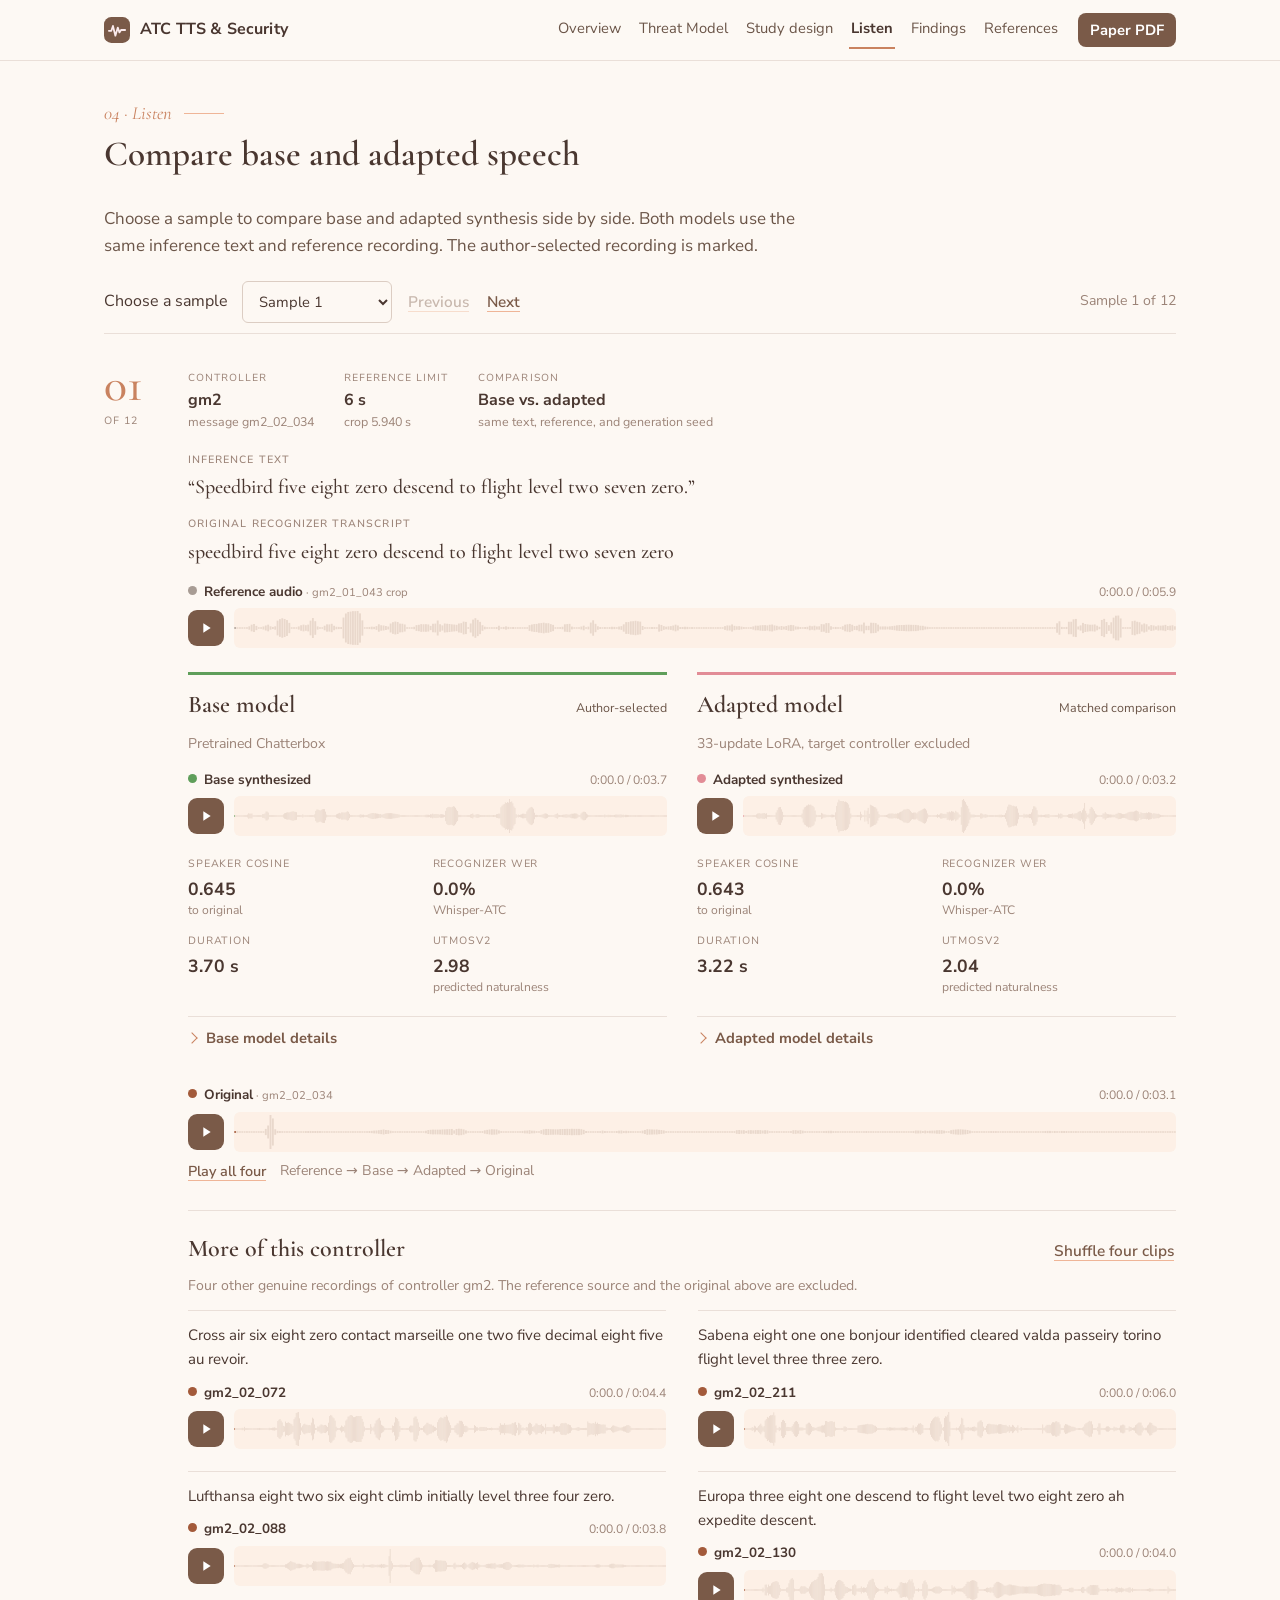
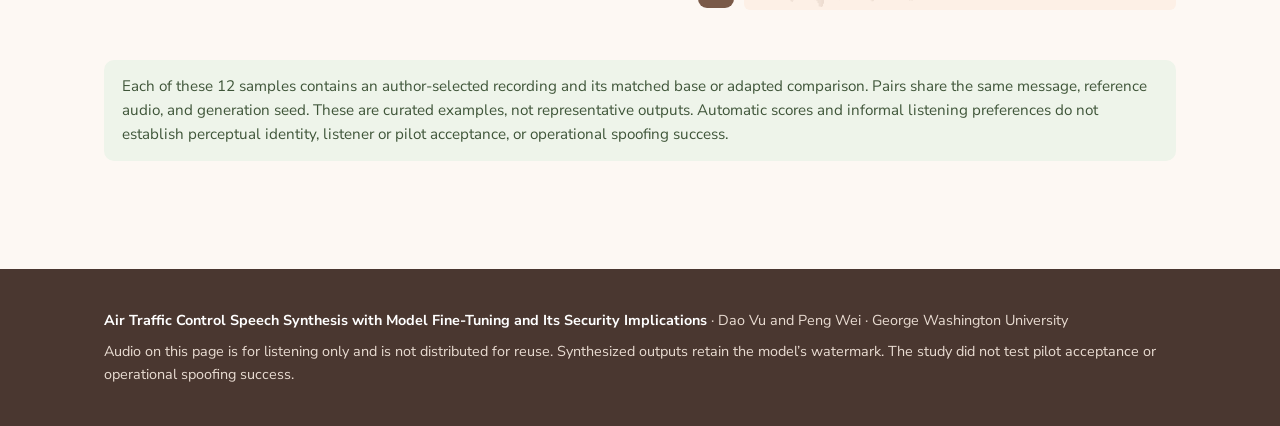
==== listen.html @ db79a8a5 "" ====
<!doctype html>
<html lang="en">
  <head>
    <meta charset="utf-8" />
    <meta name="viewport" content="width=device-width, initial-scale=1" />
    <title>Listen | ATC Speech Synthesis and Security</title>
    <meta
      name="description"
      content="Audio and results for Air Traffic Control Speech Synthesis with Model Fine-Tuning and Its Security Implications, by Dao Vu and Peng Wei."
    />
    <link rel="preconnect" href="https://fonts.googleapis.com" />
    <link rel="preconnect" href="https://fonts.gstatic.com" crossorigin />
    <link
      href="https://fonts.googleapis.com/css2?family=Cormorant+Garamond:ital,wght@0,500;0,600;1,500&family=Nunito+Sans:ital,opsz,wght@0,6..12,400;0,6..12,600;0,6..12,700;1,6..12,400&display=swap"
      rel="stylesheet"
    />
    <link rel="stylesheet" href="assets/site.css" />
    <link
      rel="icon"
      href="data:image/svg+xml,%3Csvg xmlns='http://www.w3.org/2000/svg' viewBox='0 0 32 32'%3E%3Crect width='32' height='32' rx='7' fill='%237a5a48'/%3E%3Cpath d='M6 17h3l2-6 3 12 3-10 2 6 2-3h5' fill='none' stroke='%23fbeaec' stroke-width='2.2' stroke-linecap='round' stroke-linejoin='round'/%3E%3C/svg%3E"
    />
  </head>
  <body>
    <a class="skip-link" href="#top">Skip to content</a>

    <header class="topbar">
      <div class="wrap">
        <a class="brand" href="index.html" aria-label="Home">
          <svg viewBox="0 0 32 32" aria-hidden="true">
            <rect width="32" height="32" rx="9" fill="#7a5a48" />
            <path
              d="M6 17h3l2-6 3 12 3-10 2 6 2-3h5"
              fill="none"
              stroke="#fbeaec"
              stroke-width="2.2"
              stroke-linecap="round"
              stroke-linejoin="round"
            />
          </svg>
          <span>ATC TTS &amp; Security </span>
        </a>
        <nav class="nav" aria-label="Sections">
          <a href="index.html">Overview</a>
          <a href="threat.html">Threat Model</a>
          <a href="design.html">Study design</a>
          <a href="listen.html" class="active" aria-current="page">Listen</a>
          <a href="findings.html">Findings</a>

          <a href="references.html">References</a>
          <button class="pdf" type="button" data-paper-status aria-haspopup="dialog">
            Paper PDF
          </button>
        </nav>
      </div>
    </header>

    <main id="top" tabindex="-1">
      <section class="block" id="listen">
        <div class="wrap">
          <div class="section-head">
            <span class="kicker">04 · Listen</span>
            <h1>Compare base and adapted speech</h1>
            <p class="intro">
              Choose a sample to compare base and adapted synthesis side by side. Both models use
              the same inference text and reference recording. The author-selected recording is
              marked.
            </p>
          </div>
          <div class="listen-tools">
            <label for="sample-select">Choose a sample</label>
            <select class="select" id="sample-select" aria-label="Choose a sample"></select>
            <button class="btn btn-outline" id="sample-previous" type="button">Previous</button>
            <button class="btn btn-outline" id="sample-next" type="button">Next</button>
            <span class="spacer"></span>
            <span id="listen-count" role="status"></span>
          </div>
          <p id="listen-status" role="status"></p>
          <div class="strip-list" id="strip-list" aria-live="polite"></div>

          <div class="note info selection-note" id="listen-note"></div>
        </div>
      </section>
    </main>

    <footer>
      <div class="wrap">
        <div>
          <strong style="color: #fff"
            >Air Traffic Control Speech Synthesis with Model Fine-Tuning and Its Security
            Implications</strong
          >
          · Dao Vu and Peng Wei · George Washington University
        </div>
        <div>
          Audio on this page is for listening only and is not distributed for reuse. Synthesized
          outputs retain the model’s watermark. The study did not test pilot acceptance or
          operational spoofing success.
        </div>
      </div>
    </footer>

    <script src="data/site-data.js"></script>
    <script src="examples/index.js"></script>
    <script src="assets/site.js"></script>
  </body>
</html>
---- assets/site.css ----
:root {
  color-scheme: light;
  --paper: #fdf8f3;
  --surface: #fffdfa;
  --surface-2: #f7efe8;
  --peach-100: #fdf0e6;
  --peach-200: #fbe1d0;
  --peach-300: #f6cbb3;
  --peach-400: #efb597;
  --peach-deep: #c9825f;
  --ink: #4a3730;
  --ink-2: #6b5548;
  --muted: #9c8478;
  --line: #eadfd8;
  --line-2: #dccdc3;
  --brown: #7a5a48;
  --brown-900: #4a3730;
  --pink-deep: #c96f88;
  --leaf: #5f9e5a;
  --leaf-deep: #4a7f47;
  --leaf-soft: #e6f0e2;
  --clay: #a35a3a;
  --sage: #7fb27a;
  --genuine: #a35a3a;
  --base: #5f9e5a;
  --adapted: #e28c96;
  --reference: #a89c94;
  --warn-bg: #fdf0e6;
  --info-bg: #eef4ea;
  --good: #4a7f47;
  --danger: #a8402c;
  --font: "Nunito Sans", system-ui, -apple-system, "Segoe UI", Roboto, Helvetica, Arial, sans-serif;
  --display: "Cormorant Garamond", "Iowan Old Style", "Palatino Linotype", Georgia, serif;
  --maxw: 1120px;
}
* {
  box-sizing: border-box;
}
html {
  scroll-behavior: smooth;
  scroll-padding-top: 76px;
}
@media (prefers-reduced-motion: reduce) {
  html {
    scroll-behavior: auto;
  }
  *,
  *::before,
  *::after {
    transition: none !important;
    animation: none !important;
  }
}
body {
  margin: 0;
  background: var(--paper);
  color: var(--ink);
  font-family: var(--font);
  font-size: 16px;
  line-height: 1.6;
  -webkit-font-smoothing: antialiased;
}
a {
  color: var(--brown);
  text-decoration-thickness: 1px;
  text-underline-offset: 3px;
  text-decoration-color: var(--peach-400);
}
a:hover {
  color: var(--peach-deep);
}
h1,
h2,
h3,
h4 {
  line-height: 1.15;
  margin: 0 0 0.5em;
  font-weight: 600;
  letter-spacing: 0;
  text-wrap: balance;
  color: var(--brown-900);
}
h1,
h2,
h3 {
  font-family: var(--display);
  font-weight: 600;
}
h2 {
  font-size: 2.2rem;
}
h3 {
  font-size: 1.5rem;
}
h4 {
  font-size: 1rem;
  font-weight: 700;
}
p {
  margin: 0 0 1em;
}
code,
.mono {
  font-family: var(--font);
  font-size: 0.9em;
}
.wrap {
  max-width: var(--maxw);
  margin: 0 auto;
  padding: 0 24px;
}
.skip-link {
  position: absolute;
  left: 8px;
  top: -48px;
  background: var(--brown);
  color: #fff;
  padding: 8px 14px;
  border-radius: 8px;
  z-index: 100;
}
.skip-link:focus {
  top: 8px;
}

.topbar {
  position: sticky;
  top: 0;
  z-index: 50;
  background: rgba(253, 249, 244, 0.9);
  backdrop-filter: saturate(120%) blur(10px);
  color: var(--ink);
  border-bottom: 1px solid var(--line);
}
.topbar .wrap {
  display: flex;
  align-items: center;
  gap: 18px;
  height: 60px;
}
.brand {
  display: flex;
  align-items: center;
  gap: 10px;
  color: var(--brown-900);
  text-decoration: none;
  font-weight: 700;
  letter-spacing: 0.01em;
  white-space: nowrap;
}
.brand svg {
  width: 26px;
  height: 26px;
}
.brand small {
  font-weight: 400;
  color: var(--muted);
  font-family: var(--display);
  font-style: italic;
  font-size: 1rem;
}
.nav {
  display: flex;
  gap: 14px;
  margin-left: auto;
  overflow-x: auto;
  scrollbar-width: none;
  align-items: center;
}
.nav::-webkit-scrollbar {
  display: none;
}
.nav a,
.nav .pdf {
  color: var(--ink-2);
  text-decoration: none;
  font-size: 0.92rem;
  padding: 6px 2px;
  white-space: nowrap;
  border-bottom: 2px solid transparent;
}
.nav a:hover {
  color: var(--brown-900);
  border-bottom-color: var(--peach-300);
}
.nav a.active {
  color: var(--brown-900);
  border-bottom-color: var(--peach-deep);
  font-weight: 700;
}
.nav .pdf {
  background: var(--brown);
  color: #fff;
  font-weight: 700;
  border-radius: 8px;
  padding: 7px 12px;
  border-bottom: 0;
  margin-left: 4px;
}
.nav .pdf:hover {
  background: var(--brown-900);
  color: #fff;
}
@media (max-width: 760px) {
  .topbar .wrap {
    flex-wrap: wrap;
    height: auto;
    padding: 8px 12px 6px;
    gap: 4px 12px;
  }
  .nav {
    margin-left: 0;
    width: 100%;
    gap: 10px;
    -webkit-overflow-scrolling: touch;
    mask-image: linear-gradient(90deg, #000 88%, transparent);
  }
  .nav a,
  .nav .pdf {
    font-size: 0.88rem;
  }
  .brand {
    font-size: 0.95rem;
  }
}

.hero {
  position: relative;
  background: linear-gradient(170deg, #fdf8f3 0%, #fbeae6 45%, #fadfcf 100%);
  color: var(--ink);
  overflow: hidden;
}
.hero::before {
  content: "";
  position: absolute;
  width: 640px;
  height: 640px;
  right: -180px;
  top: -260px;
  border-radius: 50%;
  background: radial-gradient(closest-side, rgba(246, 203, 179, 0.55), rgba(246, 203, 179, 0));
  pointer-events: none;
}
.hero::after {
  content: "";
  position: absolute;
  width: 520px;
  height: 520px;
  left: -200px;
  bottom: -260px;
  border-radius: 50%;
  background: radial-gradient(closest-side, rgba(251, 225, 208, 0.7), rgba(251, 225, 208, 0));
  pointer-events: none;
}
.hero .wrap {
  position: relative;
  padding: 58px 24px 48px;
  text-align: center;
  display: flex;
  flex-direction: column;
  align-items: center;
}
.eyebrow {
  display: inline-flex;
  flex-wrap: wrap;
  justify-content: center;
  gap: 6px 10px;
  align-items: center;
  font-family: var(--display);
  font-style: italic;
  font-size: 1.1rem;
  color: var(--brown);
  margin-bottom: 22px;
}
.eyebrow .dot {
  width: 7px;
  height: 7px;
  border-radius: 50%;
  background: var(--peach-deep);
  box-shadow: 0 0 0 5px rgba(201, 130, 95, 0.16);
}
.hero h1 {
  font-size: clamp(2.1rem, 4.2vw, 3.4rem);
  max-width: 1000px;
  font-weight: 600;
  margin: 8px auto 28px;
  line-height: 1.13;
  color: var(--brown-900);
}
.hero .authors {
  font-size: 1.15rem;
  color: var(--brown-900);
  margin-bottom: 14px;
  font-weight: 700;
}
.hero h1 span {
  display: block;
}
.author-affiliation {
  display: grid;
  gap: 4px;
  margin-bottom: 28px;
  font-size: 0.98rem;
  color: var(--ink-2);
}
.author-affiliation p {
  margin: 0;
}
.author-affiliation .organization {
  font-weight: 600;
}
.author-affiliation .emails {
  margin-top: 10px;
  font-size: 0.92rem;
}
.author-affiliation a {
  white-space: nowrap;
}
.hero .lede {
  max-width: 66ch;
  color: var(--ink-2);
  text-align: left;
  line-height: 1.75;
  font-size: 1.06rem;
  margin: 0 auto 28px;
}

.btn {
  display: inline-flex;
  align-items: center;
  gap: 8px;
  padding: 12px 20px;
  border-radius: 8px;
  font-weight: 700;
  text-decoration: none;
  border: 1px solid transparent;
  cursor: pointer;
  font-family: inherit;
  font-size: 0.96rem;
  line-height: 1;
}
.btn svg {
  width: 18px;
  height: 18px;
}
.btn-primary {
  background: var(--brown);
  color: #fff;
}
.btn-primary:hover {
  background: var(--brown-900);
  color: #fff;
}
.btn-ghost {
  background: transparent;
  color: var(--brown);
  border-color: var(--brown);
}
.btn-ghost:hover {
  background: var(--peach-200);
  color: var(--brown-900);
}
.btn-light {
  background: var(--brown);
  color: #fff;
}
.btn-light:hover {
  background: var(--brown-900);
  color: #fff;
}
.btn-outline {
  background: none;
  color: var(--brown);
  border: 0;
  padding: 6px 2px;
  border-radius: 0;
  text-decoration: underline;
  text-decoration-color: var(--peach-400);
  text-underline-offset: 4px;
  font-weight: 600;
}
.btn-outline:hover {
  color: var(--peach-deep);
}
.stats {
  display: grid;
  grid-template-columns: repeat(auto-fit, minmax(200px, 1fr));
  gap: 0;
  width: 100%;
  text-align: left;
  border-top: 1px solid rgba(122, 90, 72, 0.18);
  padding-top: 18px;
}
.stat {
  padding: 4px 20px 4px 18px;
  border-left: 1px solid rgba(122, 90, 72, 0.18);
}
.stat:first-child {
  border-left: 0;
  padding-left: 0;
}
.stat .label {
  font-size: 0.76rem;
  color: var(--muted);
  margin-bottom: 4px;
  text-transform: uppercase;
  letter-spacing: 0.07em;
  font-weight: 700;
}
.stat .value {
  font-size: 1.7rem;
  font-weight: 600;
  font-family: var(--display);
  color: var(--brown-900);
  line-height: 1.1;
}
.stat .sub {
  font-size: 0.82rem;
  color: var(--ink-2);
  margin-top: 4px;
}
@media (max-width: 760px) {
  .stat {
    border-left: 0;
    padding: 10px 0;
    border-top: 1px solid rgba(122, 90, 72, 0.14);
  }
  .stat:first-child {
    border-top: 0;
  }
}

section.block {
  padding: 72px 0 32px;
}
section.block + section.block {
  border-top: 1px solid var(--line);
}
.section-head {
  display: grid;
  grid-template-columns: minmax(0, 1fr);
  gap: 6px;
  margin-bottom: 30px;
}
.section-head .kicker {
  display: inline-flex;
  align-items: center;
  gap: 12px;
  font-family: var(--display);
  font-style: italic;
  font-size: 1.15rem;
  color: var(--peach-deep);
}
.section-head .kicker::after {
  content: "";
  width: 40px;
  height: 1px;
  background: var(--peach-400);
}
.section-head p.intro {
  max-width: 70ch;
  color: var(--ink-2);
  font-size: 1.06rem;
  margin: 6px 0 0;
}
.grid {
  display: grid;
  gap: 28px;
}
.grid-2 {
  grid-template-columns: repeat(auto-fit, minmax(300px, 1fr));
}
.grid-4 {
  grid-template-columns: repeat(auto-fit, minmax(220px, 1fr));
}
.card {
  background: transparent;
  border: 0;
  border-top: 1px solid var(--line);
  border-radius: 0;
  padding: 26px 0 6px;
  box-shadow: none;
}
.card h3 {
  margin-top: 0;
}
.card.flat {
  border-top: 1px solid var(--line);
}
.card .num {
  font-family: var(--font);
  color: var(--muted);
  font-size: 0.74rem;
  letter-spacing: 0.1em;
  margin-bottom: 10px;
}
.card p:last-child {
  margin-bottom: 0;
}
.finding {
  border-top: 0;
  border-left: 3px solid var(--brown);
  padding: 4px 0 4px 18px;
}
.finding .value {
  font-size: 2rem;
  font-weight: 600;
  font-family: var(--display);
  color: var(--brown-900);
  margin: 4px 0 6px;
  line-height: 1.1;
}
.finding .value small {
  display: block;
  font-family: var(--font);
  font-size: 0.84rem;
  font-weight: 400;
  color: var(--muted);
  margin-top: 4px;
}
.finding p {
  color: var(--ink-2);
  font-size: 0.95rem;
}
.note {
  background: var(--warn-bg);
  border: 0;
  border-radius: 10px;
  padding: 14px 18px;
  font-size: 0.95rem;
  color: #6a4a34;
}
.note strong {
  color: #4f3620;
}
.note.info {
  background: var(--info-bg);
  color: #3f5539;
}
.note.info strong {
  color: #2f4230;
}
.caption {
  color: var(--muted);
  font-size: 0.88rem;
  line-height: 1.55;
  margin-top: 10px;
}
figure {
  margin: 0;
}
figure img,
figure object {
  width: 100%;
  height: auto;
  display: block;
  background: #fff;
  border-radius: 10px;
}
figure.fig-frame {
  border: 0;
  border-radius: 0;
  padding: 0;
  background: transparent;
}
.two-col {
  display: grid;
  grid-template-columns: minmax(0, 1.15fr) minmax(0, 1fr);
  gap: 36px;
  align-items: start;
}
@media (max-width: 860px) {
  .two-col {
    grid-template-columns: 1fr;
  }
}
.prose {
  max-width: 72ch;
}
.prose p {
  color: var(--ink-2);
}
.prose strong {
  color: var(--ink);
}
ul.tight {
  margin: 0 0 1em 1.2em;
  padding: 0;
  color: var(--ink-2);
}
ul.tight li {
  margin-bottom: 6px;
}
.kv {
  display: grid;
  grid-template-columns: max-content 1fr;
  gap: 8px 16px;
  font-size: 0.93rem;
  margin: 0;
}
.kv dt {
  color: var(--brown);
  font-weight: 700;
}
.kv dd {
  margin: 0;
  color: var(--ink-2);
}
.steps {
  counter-reset: step;
  display: grid;
  grid-template-columns: repeat(auto-fit, minmax(230px, 1fr));
  gap: 24px;
}
.step {
  position: relative;
  background: transparent;
  border: 0;
  border-top: 1px solid var(--line);
  border-radius: 0;
  padding: 16px 0 0;
}
.step::before {
  counter-increment: step;
  content: counter(step);
  display: inline-flex;
  align-items: center;
  justify-content: center;
  width: 30px;
  height: 30px;
  border-radius: 50%;
  background: var(--brown);
  color: #fff;
  font-weight: 600;
  margin-bottom: 10px;
  font-family: var(--display);
  font-size: 1.1rem;
}
.step h4 {
  margin-bottom: 6px;
}
.step p {
  font-size: 0.93rem;
  color: var(--ink-2);
  margin: 0;
}
.step ul {
  font-size: 0.9rem;
  color: var(--ink-2);
  margin: 8px 0 0 1.1em;
  padding: 0;
}
.step[data-tone="data"]::before {
  background: var(--clay);
}
.step[data-tone="adapt"]::before {
  background: var(--leaf-deep);
}
.step[data-tone="synth"]::before {
  background: var(--pink-deep);
}
.step[data-tone="eval"]::before {
  background: var(--sage);
}

.legend {
  display: flex;
  flex-wrap: wrap;
  gap: 14px;
  font-size: 0.88rem;
  color: var(--ink-2);
  margin: 8px 0 2px;
}
.legend .key {
  display: inline-flex;
  align-items: center;
  gap: 6px;
}
.sw {
  display: inline-block;
  width: 12px;
  height: 12px;
  border-radius: 50%;
}
.sw.line {
  width: 18px;
  height: 3px;
  border-radius: 2px;
}
.sw.dot {
  width: 10px;
  height: 10px;
  border-radius: 50%;
}
.sw.genuine {
  background: var(--genuine);
}
.sw.base {
  background: var(--base);
}
.sw.adapted {
  background: var(--adapted);
}
.sw.reference {
  background: var(--reference);
}
.sw.muted {
  background: #e2d6ce;
}
.sw.hollow {
  background: transparent;
  border: 2px solid var(--muted);
}

.listen-tools {
  display: flex;
  flex-wrap: wrap;
  align-items: center;
  gap: 18px;
  margin: 0 0 6px;
}
.chips {
  display: flex;
  gap: 18px;
  flex-wrap: wrap;
}
.chip {
  border: 0;
  background: none;
  color: var(--ink-2);
  border-bottom: 2px solid transparent;
  padding: 6px 2px;
  font-size: 0.92rem;
  cursor: pointer;
  font-family: inherit;
  font-weight: 600;
  border-radius: 0;
}
.chip:hover {
  color: var(--brown-900);
}
.chip[aria-pressed="true"] {
  color: var(--brown-900);
  border-bottom-color: var(--peach-deep);
}
.chip:focus-visible,
.btn:focus-visible,
.player button:focus-visible,
.waveform:focus-visible,
select:focus-visible {
  outline: 3px solid var(--peach-deep);
  outline-offset: 2px;
}
.select {
  font: inherit;
  font-size: 0.92rem;
  padding: 6px 4px;
  border: 0;
  border-bottom: 1px solid var(--line-2);
  border-radius: 0;
  background: transparent;
  color: var(--ink);
}
.listen-tools .spacer {
  flex: 1;
}
.strip-list {
  display: grid;
  gap: 0;
  margin-top: 8px;
}
.strip {
  background: transparent;
  border: 0;
  border-top: 1px solid var(--line);
  border-radius: 0;
  box-shadow: none;
  padding: 30px 0 22px;
}
.strip.hidden {
  display: none;
}
.strip-head {
  display: flex;
  align-items: flex-start;
  gap: 22px;
  border: 0;
}
.strip-rank {
  display: flex;
  flex-direction: column;
  align-items: flex-start;
  justify-content: flex-start;
  background: none;
  color: var(--peach-deep);
  font-family: var(--display);
  padding: 0;
  min-width: 62px;
}
.strip-rank .r {
  font-size: 3rem;
  font-weight: 500;
  line-height: 0.9;
}
.strip-rank .of {
  font-size: 0.66rem;
  color: var(--muted);
  margin-top: 6px;
  letter-spacing: 0.1em;
  font-family: var(--font);
}
.strip-fields {
  display: flex;
  flex-wrap: wrap;
  gap: 8px 30px;
  padding-top: 6px;
}
.field {
  padding: 0;
  border: 0;
  min-width: 0;
}
.field .k {
  font-family: var(--font);
  font-size: 0.64rem;
  letter-spacing: 0.1em;
  text-transform: uppercase;
  color: var(--muted);
}
.field .v {
  font-weight: 700;
  font-size: 1rem;
  margin-top: 2px;
  color: var(--brown-900);
}
.field .v small {
  display: block;
  font-weight: 400;
  color: var(--muted);
  font-size: 0.78rem;
  line-height: 1.3;
}
.badge {
  display: inline-flex;
  align-items: center;
  gap: 7px;
  padding: 0;
  border-radius: 0;
  font-size: 1rem;
  font-weight: 700;
  color: var(--brown-900);
  background: none;
}
.badge::before {
  content: "";
  width: 9px;
  height: 9px;
  border-radius: 50%;
  background: currentColor;
}
.badge.base::before {
  background: var(--base);
}
.badge.adapted::before {
  background: var(--adapted);
}
.badge.genuine::before {
  background: var(--genuine);
}
.badge.reference::before {
  background: var(--reference);
}
.strip-body {
  padding: 18px 0 0 84px;
  display: grid;
  grid-template-columns: minmax(0, 1.2fr) minmax(0, 1fr);
  gap: 34px;
}
@media (max-width: 900px) {
  .strip-body {
    grid-template-columns: 1fr;
    padding-left: 0;
  }
}
.transcript,
.diff {
  font-size: 1.25rem;
  line-height: 1.45;
  margin: 0 0 14px;
  font-family: var(--display);
  font-weight: 500;
  color: var(--brown-900);
}
.transcript .q,
.diff .lab {
  color: var(--muted);
  font-size: 0.66rem;
  font-family: var(--font);
  letter-spacing: 0.1em;
  text-transform: uppercase;
  display: block;
  margin-bottom: 6px;
}
.players {
  display: grid;
  gap: 12px;
}
.player {
  display: grid;
  grid-template-columns: 1fr;
  gap: 6px;
  border: 0;
  border-radius: 0;
  padding: 0;
  background: transparent;
}
.player .row {
  display: grid;
  grid-template-columns: 36px 1fr;
  gap: 10px;
  align-items: center;
}
.player button.play {
  width: 36px;
  height: 36px;
  border-radius: 9px;
  border: 0;
  color: #fff;
  cursor: pointer;
  display: inline-flex;
  align-items: center;
  justify-content: center;
  background: var(--brown);
}
.player button.play:hover {
  background: var(--brown-900);
}
.player button.play svg {
  width: 16px;
  height: 16px;
  fill: currentColor;
}
.player .arm-dot {
  display: inline-block;
  width: 9px;
  height: 9px;
  border-radius: 50%;
  margin-right: 7px;
  vertical-align: 1px;
  background: var(--reference);
}
.player[data-arm="genuine"] .arm-dot {
  background: var(--genuine);
}
.player[data-arm="base"] .arm-dot {
  background: var(--base);
}
.player[data-arm="adapted"] .arm-dot {
  background: var(--adapted);
}
.player .meta {
  display: flex;
  justify-content: space-between;
  align-items: baseline;
  gap: 8px;
  font-size: 0.84rem;
  margin: 0;
}
.player .meta .name {
  font-weight: 700;
  color: var(--brown-900);
}
.player .meta .name small {
  font-weight: 400;
  color: var(--muted);
}
.player .meta .time {
  font-family: var(--font);
  color: var(--muted);
  font-size: 0.76rem;
  white-space: nowrap;
}
.waveform {
  display: block;
  width: 100%;
  height: 40px;
  border-radius: 6px;
  cursor: pointer;
  background: var(--peach-100);
}
.ab {
  display: flex;
  gap: 22px;
  flex-wrap: wrap;
  margin-top: 8px;
}
.ab .btn {
  padding: 4px 0;
  font-size: 0.9rem;
}
.side {
  display: grid;
  gap: 16px;
  align-content: start;
}
.metric-row {
  display: grid;
  grid-template-columns: repeat(3, 1fr);
  gap: 0;
}
.metric {
  background: none;
  border-radius: 0;
  padding: 2px 14px;
  border-left: 1px solid var(--line);
}
.metric:first-child {
  border-left: 0;
  padding-left: 0;
}
.metric .k {
  font-size: 0.66rem;
  color: var(--muted);
  font-family: var(--font);
  letter-spacing: 0.08em;
  text-transform: uppercase;
}
.metric .v {
  font-weight: 700;
  font-size: 1.1rem;
  margin-top: 2px;
  color: var(--brown-900);
}
.metric .v small {
  display: block;
  font-weight: 400;
  font-size: 0.76rem;
  color: var(--muted);
  line-height: 1.3;
}
details.disclosure {
  border: 0;
  border-top: 1px solid var(--line);
  border-radius: 0;
  background: transparent;
}
details.disclosure summary {
  cursor: pointer;
  padding: 10px 0;
  font-weight: 700;
  font-size: 0.92rem;
  list-style: none;
  display: flex;
  align-items: center;
  gap: 10px;
  color: var(--brown);
}
details.disclosure summary::-webkit-details-marker {
  display: none;
}
details.disclosure summary::before {
  content: "";
  width: 7px;
  height: 7px;
  border-right: 1.5px solid var(--peach-deep);
  border-bottom: 1.5px solid var(--peach-deep);
  transform: rotate(-45deg);
  transition: transform 0.15s;
}
details.disclosure[open] summary::before {
  transform: rotate(45deg);
}
details.disclosure .inner {
  padding: 0 0 14px;
  font-size: 0.9rem;
}
.tok {
  padding: 0;
  border-radius: 5px;
}
.tok.sub {
  background: var(--peach-200);
  color: #8a4a33;
}
.tok.del {
  background: var(--surface-2);
  color: #8a7a70;
  text-decoration: line-through;
}
.tok.ins {
  background: var(--leaf-soft);
  color: #3d6b3a;
  box-shadow: inset 0 -2px 0 var(--leaf);
}
.diff-legend {
  display: flex;
  gap: 12px;
  flex-wrap: wrap;
  font-size: 0.8rem;
  color: var(--muted);
  margin-top: 6px;
}
.detail-grid {
  display: grid;
  grid-template-columns: max-content 1fr;
  gap: 4px 14px;
  font-size: 0.86rem;
}
.detail-grid dt {
  color: var(--muted);
}
.detail-grid dd {
  margin: 0;
  font-family: var(--font);
  font-size: 0.78rem;
  word-break: break-all;
}

.table-wrap {
  overflow-x: auto;
  border: 0;
  border-radius: 0;
  background: transparent;
}
table.data {
  border-collapse: collapse;
  width: 100%;
  font-size: 0.92rem;
}
table.data th,
table.data td {
  padding: 10px 12px;
  border-bottom: 1px solid var(--line);
  text-align: left;
  vertical-align: middle;
}
table.data th {
  font-weight: 700;
  color: var(--brown);
  background: transparent;
  border-bottom: 2px solid var(--line-2);
  font-size: 0.8rem;
  letter-spacing: 0.04em;
  text-transform: uppercase;
  white-space: nowrap;
}
table.data tr:last-child td {
  border-bottom: 0;
}
table.data td.num,
table.data th.num {
  text-align: right;
  font-variant-numeric: tabular-nums;
  font-family: var(--font);
  font-size: 0.85rem;
}
table.data td.better {
  font-weight: 700;
  color: var(--brown-900);
}
table.data tr.rule td {
  border-top: 2px solid var(--line-2);
}
table.data .dir {
  color: var(--muted);
  font-size: 0.8rem;
  margin-left: 4px;
}
table.data .interval-cell {
  min-width: 170px;
}
table.data .excl {
  color: var(--ink);
  font-weight: 700;
}
table.data td.nowrap {
  white-space: nowrap;
}
.ival {
  display: inline-block;
  width: 150px;
  height: 18px;
  vertical-align: middle;
}
table.data tr.primary-row td {
  background: var(--peach-100);
}
.tag {
  display: inline-block;
  padding: 0;
  border-radius: 0;
  font-size: 0.68rem;
  font-family: var(--font);
  background: none;
  color: var(--peach-deep);
  letter-spacing: 0.08em;
  text-transform: uppercase;
}
.tag.yes {
  color: var(--leaf-deep);
}
.tag.no {
  color: var(--danger);
}

.chart {
  position: relative;
  width: 100%;
}
.chart svg {
  display: block;
  width: 100%;
  height: auto;
  font-family: var(--font);
}
.chart .axis text {
  fill: var(--muted);
  font-size: 11px;
}
.chart .axis line,
.chart .axis path {
  stroke: #d8cbc2;
  stroke-width: 1;
}
.chart .grid line {
  stroke: var(--line);
  stroke-width: 1;
}
.chart .title {
  font-size: 13px;
  font-weight: 700;
  fill: var(--brown-900);
}
.chart .sub {
  font-size: 11px;
  fill: var(--muted);
}
.chart .lbl {
  font-size: 11px;
  fill: var(--ink-2);
}
.chart .hit {
  fill: transparent;
  cursor: pointer;
}
.chart-row {
  display: grid;
  grid-template-columns: repeat(auto-fit, minmax(300px, 1fr));
  gap: 24px;
}
.tip {
  position: fixed;
  z-index: 90;
  pointer-events: none;
  background: var(--brown-900);
  color: #fff8f2;
  padding: 8px 11px;
  border-radius: 8px;
  font-size: 0.82rem;
  line-height: 1.4;
  box-shadow: 0 8px 24px rgba(74, 55, 48, 0.3);
  max-width: 280px;
  opacity: 0;
  transform: translateY(4px);
  transition:
    opacity 0.1s,
    transform 0.1s;
}
.tip.show {
  opacity: 1;
  transform: none;
}
.tip .t {
  font-weight: 700;
  margin-bottom: 2px;
}
.tip .r {
  display: flex;
  justify-content: space-between;
  gap: 12px;
}
.tip .r b {
  font-family: var(--font);
  font-weight: 600;
}
.tip .k {
  display: inline-block;
  width: 10px;
  height: 3px;
  border-radius: 2px;
  margin-right: 6px;
  vertical-align: middle;
}
.controls {
  display: flex;
  flex-wrap: wrap;
  gap: 16px;
  align-items: center;
  margin-bottom: 10px;
  font-size: 0.9rem;
  color: var(--ink-2);
}
.controls label {
  display: inline-flex;
  align-items: center;
  gap: 8px;
}

ol.refs {
  padding-left: 1.6em;
  font-size: 0.92rem;
  color: var(--ink-2);
  columns: 2;
  column-gap: 36px;
}
ol.refs li {
  margin-bottom: 8px;
  break-inside: avoid;
}
@media (max-width: 860px) {
  ol.refs {
    columns: 1;
  }
}

footer {
  background: var(--brown-900);
  color: #e9dcd2;
  padding: 40px 0;
  margin-top: 56px;
  font-size: 0.9rem;
}
footer a {
  color: #fff3ea;
  text-decoration-color: var(--peach-400);
}
footer .wrap {
  display: grid;
  gap: 8px;
}

main {
  min-height: 65vh;
}
.section-head h1 {
  font-size: 2.2rem;
}
#listen {
  padding-top: 38px;
}
#listen .section-head {
  margin-bottom: 22px;
}
#listen .strip-body {
  grid-template-columns: minmax(0, 1.4fr) minmax(0, 1fr);
}
#listen .listen-tools {
  gap: 14px;
  margin-bottom: 10px;
}
#listen .select {
  min-width: 150px;
  padding: 9px 12px;
  border: 1px solid var(--line-2);
  border-radius: 6px;
  background: var(--paper);
}
#listen-count {
  font-size: 0.88rem;
  color: var(--muted);
}
#listen-status:empty {
  display: none;
}
#listen .ab {
  align-items: center;
  gap: 14px;
}
#listen .ab .caption {
  margin: 0;
}
button:disabled {
  opacity: 0.4;
  cursor: default;
}
.controller-extras {
  margin: 28px 0 8px 84px;
  border-top: 1px solid var(--line);
  padding-top: 24px;
}
.controller-heading {
  display: flex;
  gap: 18px;
  align-items: baseline;
  justify-content: space-between;
  flex-wrap: wrap;
}
.controller-heading h3 {
  margin: 0;
}
.controller-recordings {
  display: grid;
  grid-template-columns: 1fr 1fr;
  gap: 22px 32px;
}
.controller-recording {
  min-width: 0;
  padding-top: 12px;
  border-top: 1px solid var(--line);
}
.controller-recording p {
  font-size: 0.94rem;
  margin-bottom: 10px;
}
[hidden] {
  display: none !important;
}
@media (max-width: 900px) {
  #listen .strip-body {
    grid-template-columns: 1fr;
  }
  .controller-extras {
    margin-left: 0;
  }
}
@media (max-width: 600px) {
  .controller-recordings {
    grid-template-columns: 1fr;
  }
  #listen .listen-tools {
    gap: 12px;
  }
  #listen .listen-tools .spacer {
    display: none;
  }
  #listen .listen-tools label {
    width: 100%;
  }
  .player .meta {
    flex-wrap: wrap;
    gap: 0 8px;
  }
}

.paired-body {
  padding: 22px 0 0 84px;
}
.comparison-grid {
  display: grid;
  grid-template-columns: minmax(0, 1fr) minmax(0, 1fr);
  gap: 30px;
  margin: 12px 0;
}
.model-column {
  min-width: 0;
  border-top: 3px solid var(--base);
  padding-top: 16px;
}
.model-column[data-model="adapted"] {
  border-top-color: var(--adapted);
}
.model-heading {
  display: flex;
  align-items: baseline;
  justify-content: space-between;
  gap: 8px;
  flex-wrap: wrap;
}
.model-heading h3 {
  margin-bottom: 4px;
}
.selection-label {
  font-size: 0.78rem;
  color: var(--ink-2);
}
.comparison-metrics {
  display: grid;
  grid-template-columns: 1fr 1fr;
  gap: 14px 10px;
  margin: 20px 0;
}
.comparison-metrics .metric {
  padding: 0;
  border: 0;
}
@media (max-width: 900px) {
  .paired-body {
    padding-left: 0;
  }
}
@media (max-width: 600px) {
  .comparison-grid {
    gap: 18px;
  }
  .model-heading h3 {
    font-size: 1.3rem;
  }
  .comparison-metrics {
    grid-template-columns: 1fr;
  }
  .model-column .detail-grid {
    grid-template-columns: 1fr;
    gap: 2px;
  }
}

#overview .grid-4 {
  grid-template-columns: repeat(2, minmax(0, 1fr));
  gap: 28px;
}
.recap-section + .recap-section {
  margin-top: 48px;
}
.finding h3,
.finding h4 {
  font-family: var(--display);
  font-size: 1.5rem;
  max-width: 30ch;
  line-height: 1.25;
}
.finding p,
.prose p {
  line-height: 1.7;
}
math {
  font-family: "STIX Two Math", "Cambria Math", math;
  font-size: 1.05em;
}
.study-context {
  padding: 24px 28px;
  margin: 0 0 32px;
  border-left: 4px solid var(--peach-deep);
  background: var(--peach-100);
}
.study-context h2 {
  font-size: 1.8rem;
  margin-bottom: 12px;
}
.study-context p {
  max-width: 88ch;
  line-height: 1.7;
  color: var(--ink-2);
  margin-bottom: 12px;
}
.study-context p:last-child {
  margin-bottom: 0;
}
.selection-note {
  margin: 20px 0;
}
@media (max-width: 640px) {
  #overview .grid-4 {
    grid-template-columns: 1fr;
  }
  .hero .wrap {
    padding-top: 38px;
  }
  .hero h1 {
    font-size: 2.05rem;
  }
  .author-affiliation {
    max-width: 34ch;
  }
  .study-context {
    padding: 20px;
  }
}

.num,
.metric,
.detail-grid,
.player,
.chart {
  font-variant-numeric: tabular-nums;
}

button.pdf {
  border: 0;
  font-family: inherit;
  cursor: pointer;
}
.text-button {
  border: 0;
  padding: 0;
  background: none;
  color: var(--brown);
  font: inherit;
  text-align: inherit;
  text-decoration: underline;
  cursor: pointer;
}
.paper-status {
  width: min(440px, calc(100% - 40px));
  padding: 28px;
  border: 1px solid var(--line);
  border-radius: 12px;
  background: var(--paper);
  color: var(--ink);
  box-shadow: 0 16px 60px rgb(74 55 48 / 20%);
}
.paper-status::backdrop {
  background: rgb(74 55 48 / 40%);
}
.paper-status h2 {
  font-size: 1.8rem;
  margin-bottom: 14px;
}
.paper-status p {
  line-height: 1.6;
  margin-bottom: 24px;
}
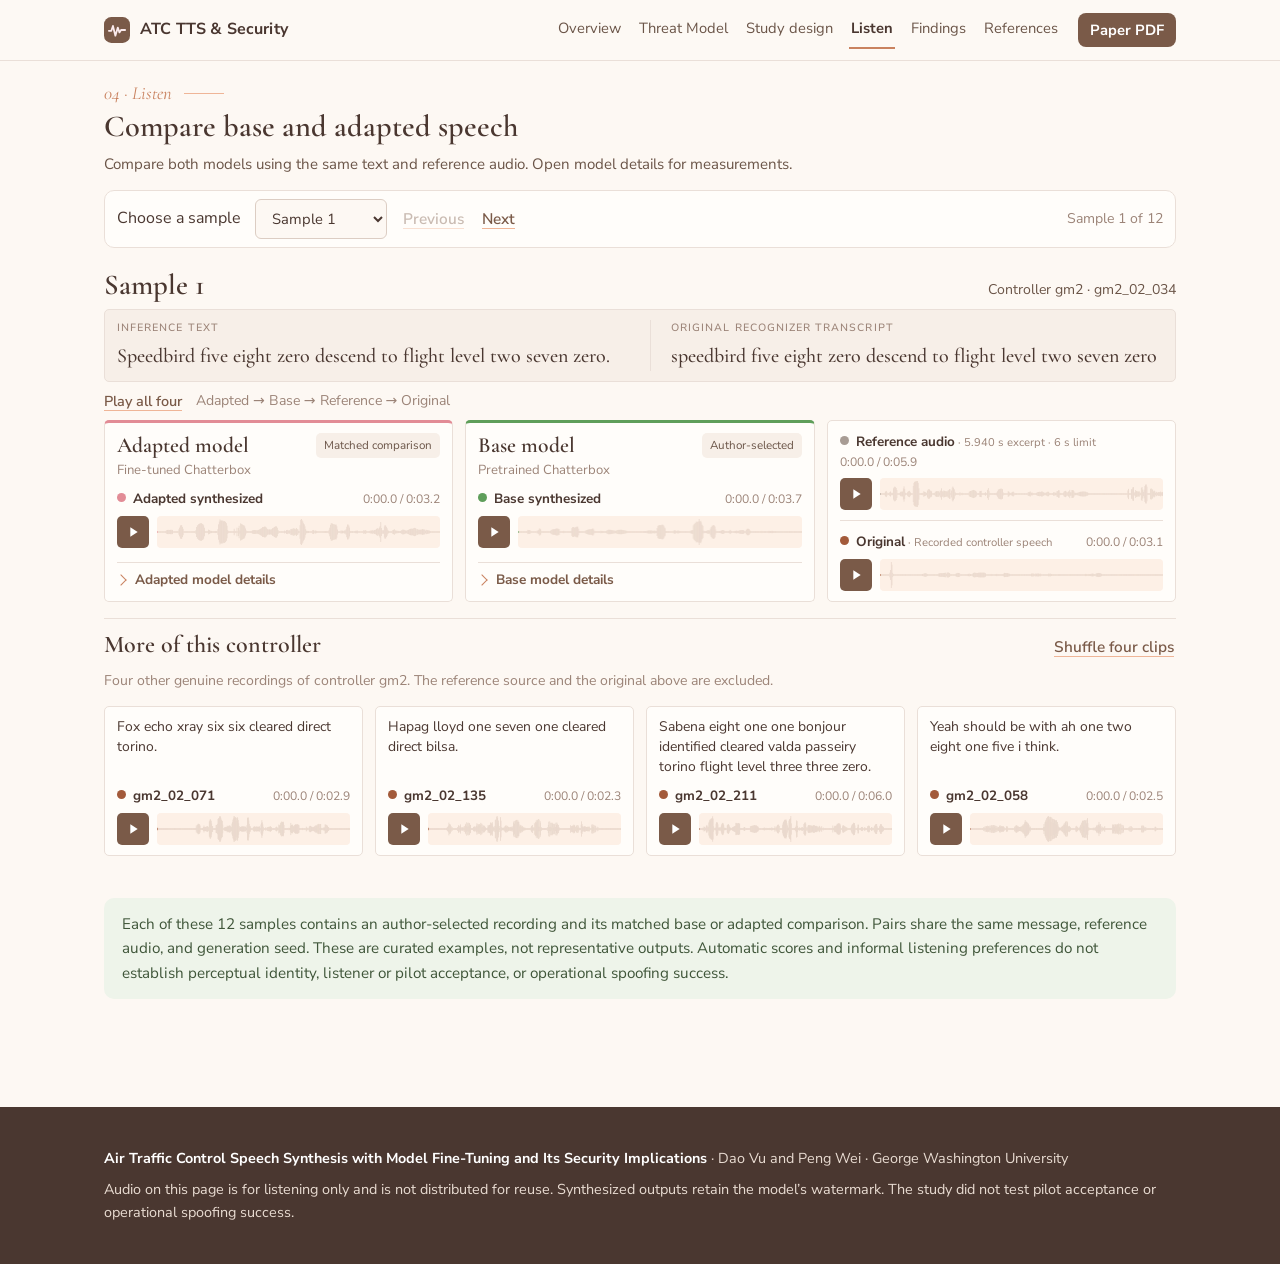
==== commit 2f9622fa: "fixed listen page" ====
--- a/listen.html
+++ b/listen.html
@@ -61,9 +61,8 @@
             <span class="kicker">04 · Listen</span>
             <h1>Compare base and adapted speech</h1>
             <p class="intro">
-              Choose a sample to compare base and adapted synthesis side by side. Both models use
-              the same inference text and reference recording. The author-selected recording is
-              marked.
+              Compare both models using the same text and reference audio. Open model details for
+              measurements.
             </p>
           </div>
           <div class="listen-tools">
--- a/assets/site.css
+++ b/assets/site.css
@@ -1346,10 +1346,20 @@
   font-size: 2.2rem;
 }
 #listen {
-  padding-top: 38px;
+  padding-top: 18px;
 }
 #listen .section-head {
-  margin-bottom: 22px;
+  gap: 2px;
+  margin-bottom: 14px;
+}
+#listen .section-head h1 {
+  margin-bottom: 0;
+  font-size: 1.9rem;
+}
+#listen .section-head p.intro {
+  max-width: none;
+  font-size: 0.94rem;
+  line-height: 1.5;
 }
 #listen .strip-body {
   grid-template-columns: minmax(0, 1.4fr) minmax(0, 1fr);
@@ -1609,3 +1619,263 @@
   line-height: 1.6;
   margin-bottom: 24px;
 }
+
+#listen .listen-tools {
+  position: sticky;
+  top: var(--listen-header-height, 61px);
+  z-index: 40;
+  padding: 8px 12px;
+  border: 1px solid var(--line);
+  border-radius: 10px;
+  background: var(--surface);
+}
+#listen .select {
+  min-width: 132px;
+  padding: 8px 12px;
+  border: 1px solid var(--line-2);
+  border-radius: 6px;
+  background: var(--paper);
+}
+#listen-status:empty {
+  display: none;
+}
+#listen .strip {
+  border-top: 0;
+  padding-top: 10px;
+}
+.sample-heading {
+  display: flex;
+  align-items: baseline;
+  justify-content: space-between;
+  gap: 8px 20px;
+  flex-wrap: wrap;
+  margin-bottom: 8px;
+}
+.sample-heading h2 {
+  font-size: 1.8rem;
+  margin: 0;
+}
+.sample-heading p {
+  margin: 0;
+  color: var(--ink-2);
+  font-size: 0.88rem;
+}
+#listen .paired-body {
+  padding: 0;
+}
+.message-panel {
+  padding: 12px 16px;
+  border: 1px solid var(--line);
+  border-radius: 10px;
+  background: var(--surface-2);
+}
+.message-panel .transcript,
+.message-panel .diff {
+  margin: 0;
+}
+.message-panel .diff {
+  border-top: 1px solid var(--line);
+  margin-top: 10px;
+  padding-top: 10px;
+}
+.transcript-note {
+  font-size: 0.82rem;
+  color: var(--ink-2);
+  margin: 12px 0 0;
+}
+#listen .ab {
+  margin: 8px 0;
+}
+.recording-panel,
+#listen .model-column,
+#listen .controller-recording {
+  border: 1px solid var(--line);
+  border-radius: 10px;
+  padding: 12px;
+  background: var(--surface);
+}
+#listen .model-column {
+  border-top: 3px solid var(--base);
+}
+#listen .model-column[data-model="adapted"] {
+  border-top-color: var(--adapted);
+}
+#listen .comparison-grid {
+  gap: 12px;
+  margin: 0;
+}
+#listen .model-heading {
+  align-items: center;
+}
+#listen .model-heading h3 {
+  margin: 0;
+}
+#listen .selection-label {
+  padding: 3px 8px;
+  border-radius: 5px;
+  background: var(--surface-2);
+  font-size: 0.72rem;
+}
+#listen .model-column > .caption {
+  margin: 4px 0 10px;
+}
+#listen .model-column > details {
+  margin-top: 10px;
+}
+#listen .controller-extras {
+  margin: 16px 0 0;
+  padding-top: 12px;
+}
+#listen .controller-heading {
+  margin-bottom: 8px;
+}
+#listen .controller-recordings {
+  gap: 12px;
+}
+#listen .controller-recording {
+  display: flex;
+  flex-direction: column;
+  gap: 8px;
+}
+#listen .controller-recording > p {
+  margin: 0;
+}
+#listen .controller-recording .player {
+  margin-top: auto;
+}
+@media (max-width: 640px) {
+  #listen .comparison-grid {
+    grid-template-columns: 1fr;
+  }
+  .message-panel,
+  .recording-panel,
+  #listen .model-column,
+  #listen .controller-recording {
+    padding: 12px;
+  }
+  #listen .comparison-metrics {
+    grid-template-columns: 1fr 1fr;
+  }
+}
+
+@media (min-width: 900px) {
+  .message-panel {
+    display: grid;
+    grid-template-columns: minmax(0, 1fr) minmax(0, 1fr);
+    gap: 8px 20px;
+  }
+  .message-panel .diff {
+    border-top: 0;
+    border-left: 1px solid var(--line);
+    margin-top: 0;
+    padding: 0 0 0 20px;
+  }
+  .message-panel .transcript-note {
+    grid-column: 1 / -1;
+    margin: 0;
+  }
+}
+@media (min-width: 1100px) {
+  #listen .controller-recordings {
+    grid-template-columns: repeat(4, minmax(0, 1fr));
+    align-items: stretch;
+  }
+  #listen .controller-recordings {
+    align-items: stretch;
+  }
+  #listen .controller-recording > p {
+    font-size: 0.87rem;
+    line-height: 1.45;
+  }
+}
+@media (max-width: 600px) {
+  #listen .listen-tools {
+    gap: 8px;
+  }
+  #listen .listen-tools label,
+  #listen .listen-tools .spacer,
+  #listen-count {
+    display: none;
+  }
+  #listen .select {
+    flex: 1;
+    min-width: 100px;
+  }
+  #listen .listen-tools .btn {
+    min-height: 40px;
+    padding: 6px;
+  }
+}
+
+#listen .players {
+  grid-template-columns: repeat(3, minmax(0, 1fr));
+  align-items: stretch;
+  gap: 12px;
+}
+#listen .model-column,
+#listen .recording-panel,
+#listen .controller-recording,
+#listen .message-panel {
+  border-radius: 5px;
+  padding: 10px 12px;
+}
+#listen .model-column {
+  display: flex;
+  flex-direction: column;
+}
+#listen .model-heading h3 {
+  font-size: 1.35rem;
+}
+#listen .model-column > .caption {
+  margin: 2px 0 8px;
+  font-size: 0.82rem;
+}
+#listen .model-column > .player {
+  margin-bottom: 8px;
+}
+#listen .model-column > details {
+  margin-top: auto;
+}
+#listen .model-column summary {
+  padding: 6px 0 0;
+  font-size: 0.85rem;
+}
+#listen .recording-panel {
+  display: grid;
+  align-content: space-between;
+  gap: 10px;
+}
+#listen .recording-panel > .player + .player {
+  border-top: 1px solid var(--line);
+  padding-top: 10px;
+}
+#listen .player .meta {
+  flex-wrap: wrap;
+  gap: 0 8px;
+}
+#listen .player .row {
+  grid-template-columns: 32px minmax(0, 1fr);
+  gap: 8px;
+}
+#listen .player button.play {
+  width: 32px;
+  height: 32px;
+  border-radius: 5px;
+}
+#listen .waveform {
+  height: 32px;
+  border-radius: 4px;
+}
+@media (min-width: 641px) and (max-width: 899px) {
+  #listen .players {
+    grid-template-columns: repeat(2, minmax(0, 1fr));
+  }
+  #listen .recording-panel {
+    grid-column: 1 / -1;
+  }
+}
+@media (max-width: 640px) {
+  #listen .players {
+    grid-template-columns: minmax(0, 1fr);
+  }
+}
